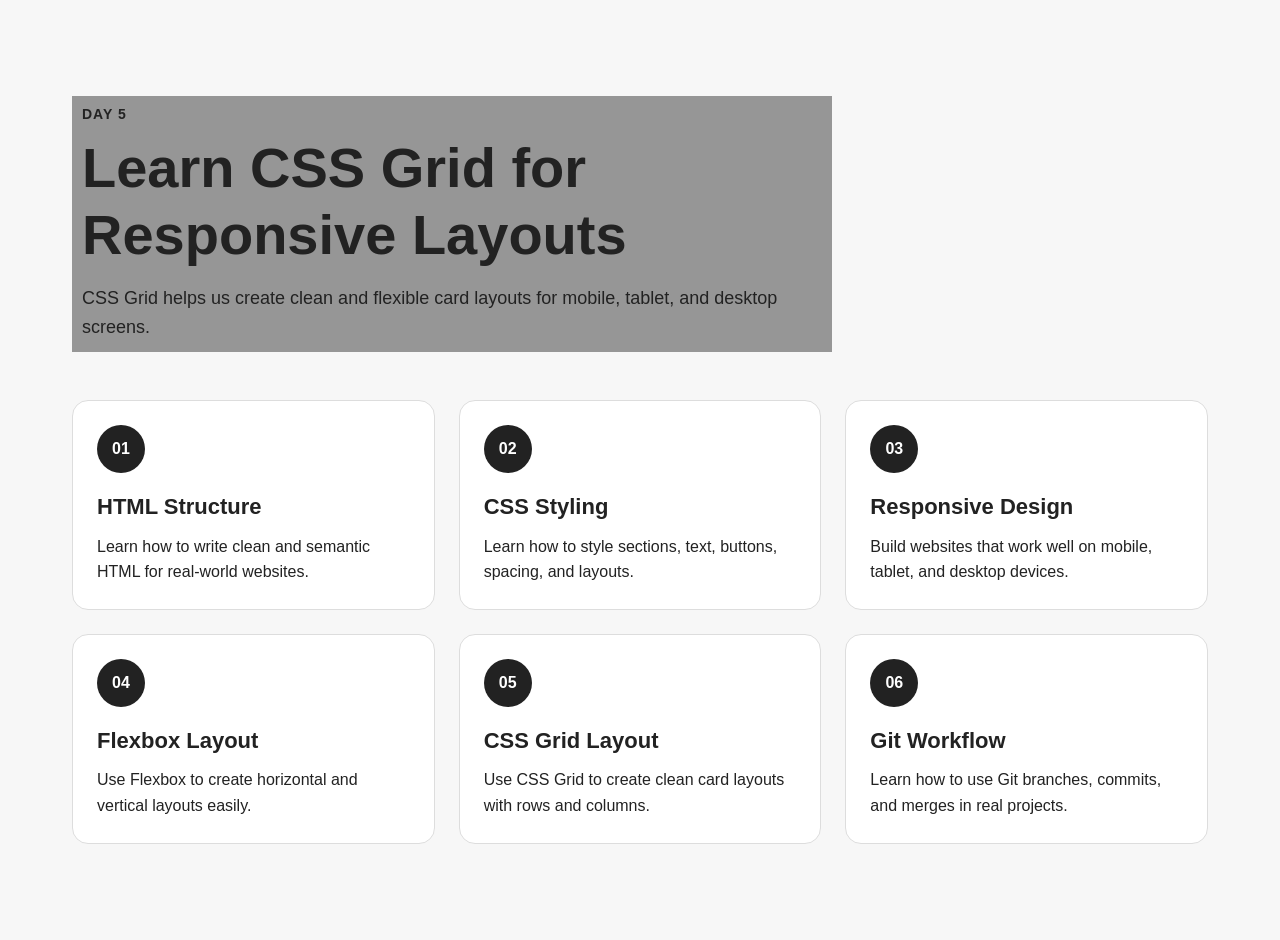
==== Day 5/index.html @ 510a07b5 "Practice CSS Grid responsive layout" ====
<!DOCTYPE html>
<html lang="en">
<head>
    <meta charset="UTF-8">
    <meta name="viewport" content="width=device-width, initial-scale=1.0">
    <link rel="stylesheet" href="css/style.css">
    <title>Day 5 - CSS Grid</title>
</head>
<body>
    <section class="courses-section section-padding">
        <div class="container">
            <div class="courses-section__header">
                <p class="courses-section__label">Day 5</p>
                <h1 class="courses-section__title">
                    Learn CSS Grid for Responsive Layouts
                </h1>
                <p class="courses-section__text">
                    CSS Grid helps us create clean and flexible card layouts for mobile, tablet, and desktop screens.
                </p>
            </div>
            <div class="courses-section__grid">
                <!-- 1 -->
                <article class="course-card">
                    <div class="course-card__number">01</div>
                    <h2 class="course-card__title">HTML Structure</h2>
                    <p class="course-card__text">
                        Learn how to write clean and semantic HTML for real-world websites.
                    </p>
                </article>
                <!-- 2 -->
                <article class="course-card">
                    <div class="course-card__number">02</div>
                    <h2 class="course-card__title">CSS Styling</h2>
                    <p class="course-card__text">
                        Learn how to style sections, text, buttons, spacing, and layouts.
                    </p>
                </article>
                <!-- 3 -->
                <article class="course-card">
                    <div class="course-card__number">03</div>
                    <h2 class="course-card__title">Responsive Design</h2>
                    <p class="course-card__text">
                        Build websites that work well on mobile, tablet, and desktop devices.
                    </p>
                </article>
                <!-- 4 -->
                <article class="course-card">
                    <div class="course-card__number">04</div>
                    <h2 class="course-card__title">Flexbox Layout</h2>
                    <p class="course-card__text">
                        Use Flexbox to create horizontal and vertical layouts easily.
                    </p>
                </article>
                <!-- 5 -->
                <article class="course-card">
                    <div class="course-card__number">05</div>
                    <h2 class="course-card__title">CSS Grid Layout</h2>
                    <p class="course-card__text">
                        Use CSS Grid to create clean card layouts with rows and columns.
                    </p>
                </article>
                <!-- 6 -->
                <article class="course-card">
                    <div class="course-card__number">06</div>
                    <h2 class="course-card__title">Git Workflow</h2>
                    <p class="course-card__text">
                        Learn how to use Git branches, commits, and merges in real projects.
                    </p>
                </article>
            </div>
        </div>
    </section>
</body>
</html>
---- Day 5/css/style.css ----
*,
    *::before,
    *::after {
    box-sizing: border-box;
    margin: 0;
    padding: 0;
    }

    body {
    font-family: Arial, Helvetica, sans-serif;
    color: #222;
    background-color: #fff;
    }

    a {
    color: inherit;
    }

    /* =========================
    Container
    ========================= */
    .container {
    width: 100%;
    max-width: 1200px;
    margin: 0 auto;
    padding: 0 16px;
    }

    /* =========================
    Section spacing
    ========================= */
    .section-padding {
    padding: 48px 0;
    }

.courses-section {
    background-color: #f7f7f7;
}
.courses-section__header {
    max-width: 760px;
    margin-bottom: 32px;
    background-color: #969696;
    padding: 10px;
}
.courses-section__label {
    margin-bottom: 12px;
    font-size: 14px;
    font-weight: 700;
    text-transform: uppercase;
    letter-spacing: 1px;
}
.courses-section__title {
    margin-bottom: 16px;
    font-size: 32px;
    line-height: 1.2;
}
.courses-section__text {
    font-size: 16px;
    line-height: 1.6;
}
.courses-section__grid {
    display: grid;
    grid-template-columns: 1fr;
    gap: 24px;
}
.course-card {
    padding: 24px;
    border: 1px solid #ddd;
    border-radius: 16px;
    background-color: #fff;
}
.course-card__number {
    display: inline-flex;
    align-items: center;
    justify-content: center;
    width: 48px;
    height: 48px;
    margin-bottom: 20px;
    border-radius: 50%;
    background-color: #222;
    color: #fff;
    font-size: 16px;
    font-weight: 700;
}
.course-card__title {
    margin-bottom: 12px;
    font-size: 22px;
    line-height: 1.3;
}

.course-card__text {
    font-size: 16px;
    line-height: 1.6;
}
@media (min-width: 768px) {
    .container {
        padding: 0 24px;
    }

    .section-padding {
        padding: 72px 0;
    }

    .courses-section__header {
        margin-bottom: 40px;
    }

    .courses-section__title {
        font-size: 44px;
    }

    .courses-section__text {
        font-size: 18px;
    }

    .courses-section__grid {
        grid-template-columns: repeat(2, 1fr);
    }
}
@media (min-width: 1024px) {
    .container {
        padding: 0 32px;
    }

    .section-padding {
        padding: 96px 0;
    }

    .courses-section__header {
        margin-bottom: 48px;
    }

    .courses-section__title {
        font-size: 56px;
    }

    .courses-section__grid {
        grid-template-columns: repeat(3, 1fr);
    }
}
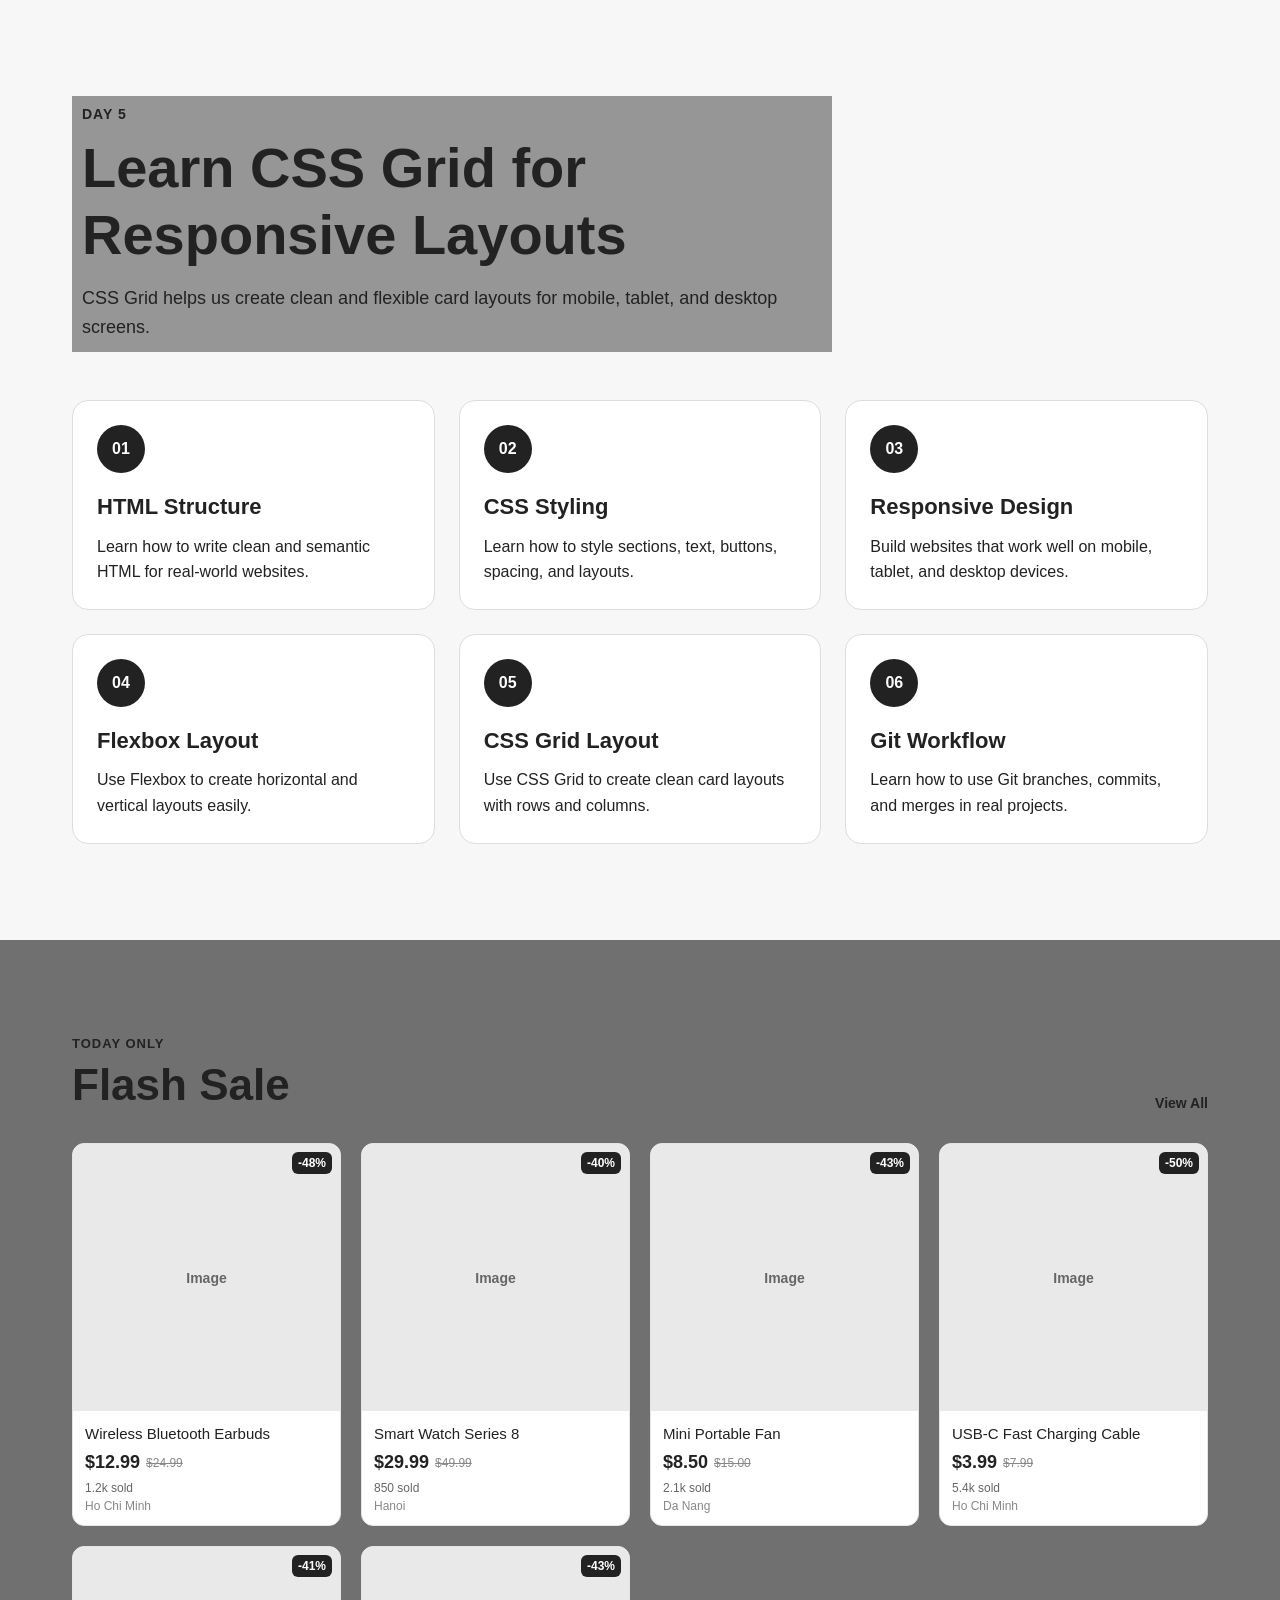
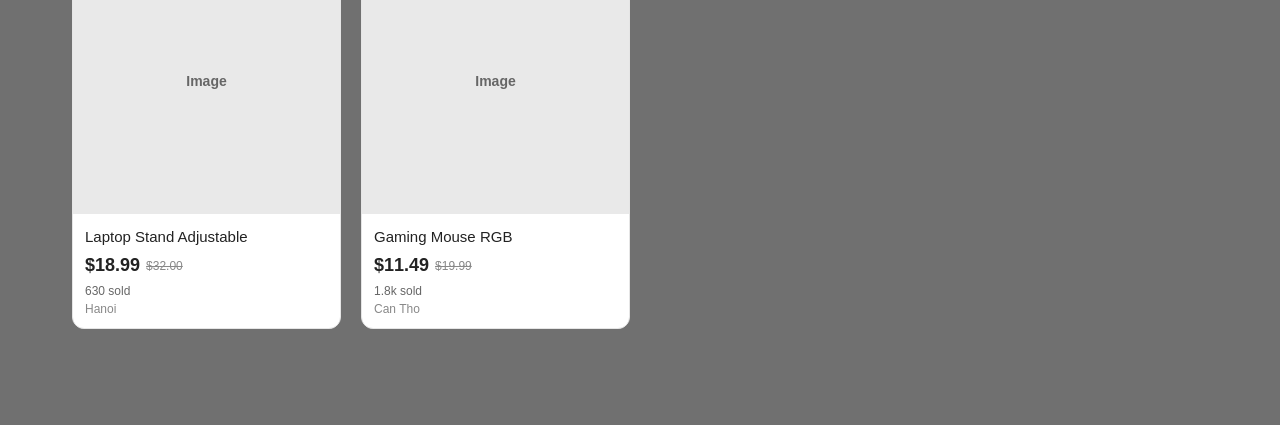
==== commit 742d4117: "Add ecommerce flash sale grid styles" ====
--- a/Day 5/index.html
+++ b/Day 5/index.html
@@ -70,5 +70,133 @@
             </div>
         </div>
     </section>
+    
+    <section class="flash-sale section-padding">
+        <div class="container">
+            <div class="flash-sale__header">
+                <div>
+                    <p class="flash-sale__label">Today Only</p>
+                    <h1 class="flash-sale__title">Flash Sale</h1>
+                </div>
+                <a href="#" class="flash-sale__link">View All</a>
+            </div>
+
+            <div class="flash-sale__grid">
+                <article class="product-card">
+                    <div class="product-card__image">
+                    <span class="product-card__discount">-48%</span>
+                    <div class="product-card__placeholder">Image</div>
+                    </div>
+
+                    <div class="product-card__content">
+                    <h2 class="product-card__title">Wireless Bluetooth Earbuds</h2>
+
+                    <div class="product-card__price-row">
+                        <span class="product-card__price">$12.99</span>
+                        <span class="product-card__old-price">$24.99</span>
+                    </div>
+
+                    <p class="product-card__sold">1.2k sold</p>
+                    <p class="product-card__location">Ho Chi Minh</p>
+                    </div>
+                </article>
+
+                <article class="product-card">
+                    <div class="product-card__image">
+                    <span class="product-card__discount">-40%</span>
+                    <div class="product-card__placeholder">Image</div>
+                    </div>
+
+                    <div class="product-card__content">
+                    <h2 class="product-card__title">Smart Watch Series 8</h2>
+
+                    <div class="product-card__price-row">
+                        <span class="product-card__price">$29.99</span>
+                        <span class="product-card__old-price">$49.99</span>
+                    </div>
+
+                    <p class="product-card__sold">850 sold</p>
+                    <p class="product-card__location">Hanoi</p>
+                    </div>
+                </article>
+
+                <article class="product-card">
+                    <div class="product-card__image">
+                    <span class="product-card__discount">-43%</span>
+                    <div class="product-card__placeholder">Image</div>
+                    </div>
+
+                    <div class="product-card__content">
+                    <h2 class="product-card__title">Mini Portable Fan</h2>
+
+                    <div class="product-card__price-row">
+                        <span class="product-card__price">$8.50</span>
+                        <span class="product-card__old-price">$15.00</span>
+                    </div>
+
+                    <p class="product-card__sold">2.1k sold</p>
+                    <p class="product-card__location">Da Nang</p>
+                    </div>
+                </article>
+
+                <article class="product-card">
+                    <div class="product-card__image">
+                    <span class="product-card__discount">-50%</span>
+                    <div class="product-card__placeholder">Image</div>
+                    </div>
+
+                    <div class="product-card__content">
+                    <h2 class="product-card__title">USB-C Fast Charging Cable</h2>
+
+                    <div class="product-card__price-row">
+                        <span class="product-card__price">$3.99</span>
+                        <span class="product-card__old-price">$7.99</span>
+                    </div>
+
+                    <p class="product-card__sold">5.4k sold</p>
+                    <p class="product-card__location">Ho Chi Minh</p>
+                    </div>
+                </article>
+
+                <article class="product-card">
+                    <div class="product-card__image">
+                    <span class="product-card__discount">-41%</span>
+                    <div class="product-card__placeholder">Image</div>
+                    </div>
+
+                    <div class="product-card__content">
+                    <h2 class="product-card__title">Laptop Stand Adjustable</h2>
+
+                    <div class="product-card__price-row">
+                        <span class="product-card__price">$18.99</span>
+                        <span class="product-card__old-price">$32.00</span>
+                    </div>
+
+                    <p class="product-card__sold">630 sold</p>
+                    <p class="product-card__location">Hanoi</p>
+                    </div>
+                </article>
+
+                <article class="product-card">
+                    <div class="product-card__image">
+                    <span class="product-card__discount">-43%</span>
+                    <div class="product-card__placeholder">Image</div>
+                    </div>
+
+                    <div class="product-card__content">
+                    <h2 class="product-card__title">Gaming Mouse RGB</h2>
+
+                    <div class="product-card__price-row">
+                        <span class="product-card__price">$11.49</span>
+                        <span class="product-card__old-price">$19.99</span>
+                    </div>
+
+                    <p class="product-card__sold">1.8k sold</p>
+                    <p class="product-card__location">Can Tho</p>
+                    </div>
+                </article>
+            </div>
+        </div>
+    </section>
 </body>
 </html>
--- a/Day 5/css/style.css
+++ b/Day 5/css/style.css
@@ -92,6 +92,112 @@
     font-size: 16px;
     line-height: 1.6;
 }
+.flash-sale {
+    background-color: #707070;
+}
+.flash-sale__header {
+    display: flex;
+    align-items: flex-end;
+    justify-content: space-between;
+    gap: 16px;
+    margin-bottom: 24px;
+}
+.flash-sale__label {
+    margin-bottom: 8px;
+    font-size: 13px;
+    font-weight: 700;
+    text-transform: uppercase;
+    letter-spacing: 1px;
+}
+.flash-sale__title {
+    font-size: 28px;
+    line-height: 1.2;
+}
+.flash-sale__link {
+    font-size: 14px;
+    font-weight: 700;
+    text-decoration: none;
+}
+.flash-sale__grid {
+    display: grid;
+    grid-template-columns: repeat(2, 1fr);
+    gap: 12px;
+}
+.product-card {
+    overflow: hidden;
+    border-radius: 12px;
+    background-color: #fff;
+    border: 1px solid #e5e5e5;
+}
+.product-card__image {
+    position: relative;
+    background-color: #e9e9e9;
+}
+.product-card__placeholder {
+    display: flex;
+    align-items: center;
+    justify-content: center;
+    aspect-ratio: 1 / 1;
+    font-size: 14px;
+    font-weight: 700;
+    color: #666;
+}
+.product-card__discount {
+    position: absolute;
+    top: 8px;
+    right: 8px;
+    z-index: 1;
+
+    padding: 4px 6px;
+    border-radius: 6px;
+
+    background-color: #222;
+    color: #fff;
+
+    font-size: 12px;
+    font-weight: 700;
+}
+.product-card__content {
+    padding: 10px;
+}
+
+.product-card__title {
+    margin-bottom: 8px;
+    font-size: 14px;
+    line-height: 1.4;
+    font-weight: 500;
+    overflow: hidden;
+}
+
+.product-card__price-row {
+    display: flex;
+    align-items: center;
+    gap: 6px;
+    flex-wrap: wrap;
+    margin-bottom: 8px;
+}
+
+.product-card__price {
+    font-size: 16px;
+    font-weight: 700;
+}
+
+.product-card__old-price {
+    font-size: 12px;
+    color: #888;
+    text-decoration: line-through;
+}
+.product-card__sold {
+    margin-bottom: 4px;
+    font-size: 12px;
+    color: #666;
+}
+
+.product-card__location {
+    font-size: 12px;
+    color: #888;
+}
+
 @media (min-width: 768px) {
     .container {
         padding: 0 24px;
@@ -116,6 +222,27 @@
     .courses-section__grid {
         grid-template-columns: repeat(2, 1fr);
     }
+    .flash-sale__header {
+        margin-bottom: 32px;
+    }
+    .flash-sale__title {
+        font-size: 36px;
+    }
+    .flash-sale__grid {
+        grid-template-columns: repeat(3, 1fr);
+        gap: 16px;
+    }
+    .product-card__content {
+        padding: 12px;
+    }
+
+    .product-card__title {
+        font-size: 15px;
+    }
+
+    .product-card__price {
+        font-size: 18px;
+    }
 }
 @media (min-width: 1024px) {
     .container {
@@ -137,4 +264,23 @@
     .courses-section__grid {
         grid-template-columns: repeat(3, 1fr);
     }
+    .flash-sale__title {
+        font-size: 44px;
+    }
+    .flash-sale__grid {
+        grid-template-columns: repeat(4, 1fr);
+        gap: 20px;
+    }
+    .product-card {
+        transition: transform 0.2s ease, box-shadow 0.2s ease;
+    }
+}
+
+/* =========================
+    Large Desktop: >= 1440px
+========================= */
+@media (min-width: 1440px) {
+    .flash-sale__grid {
+        grid-template-columns: repeat(5, 1fr);
+    }
 }
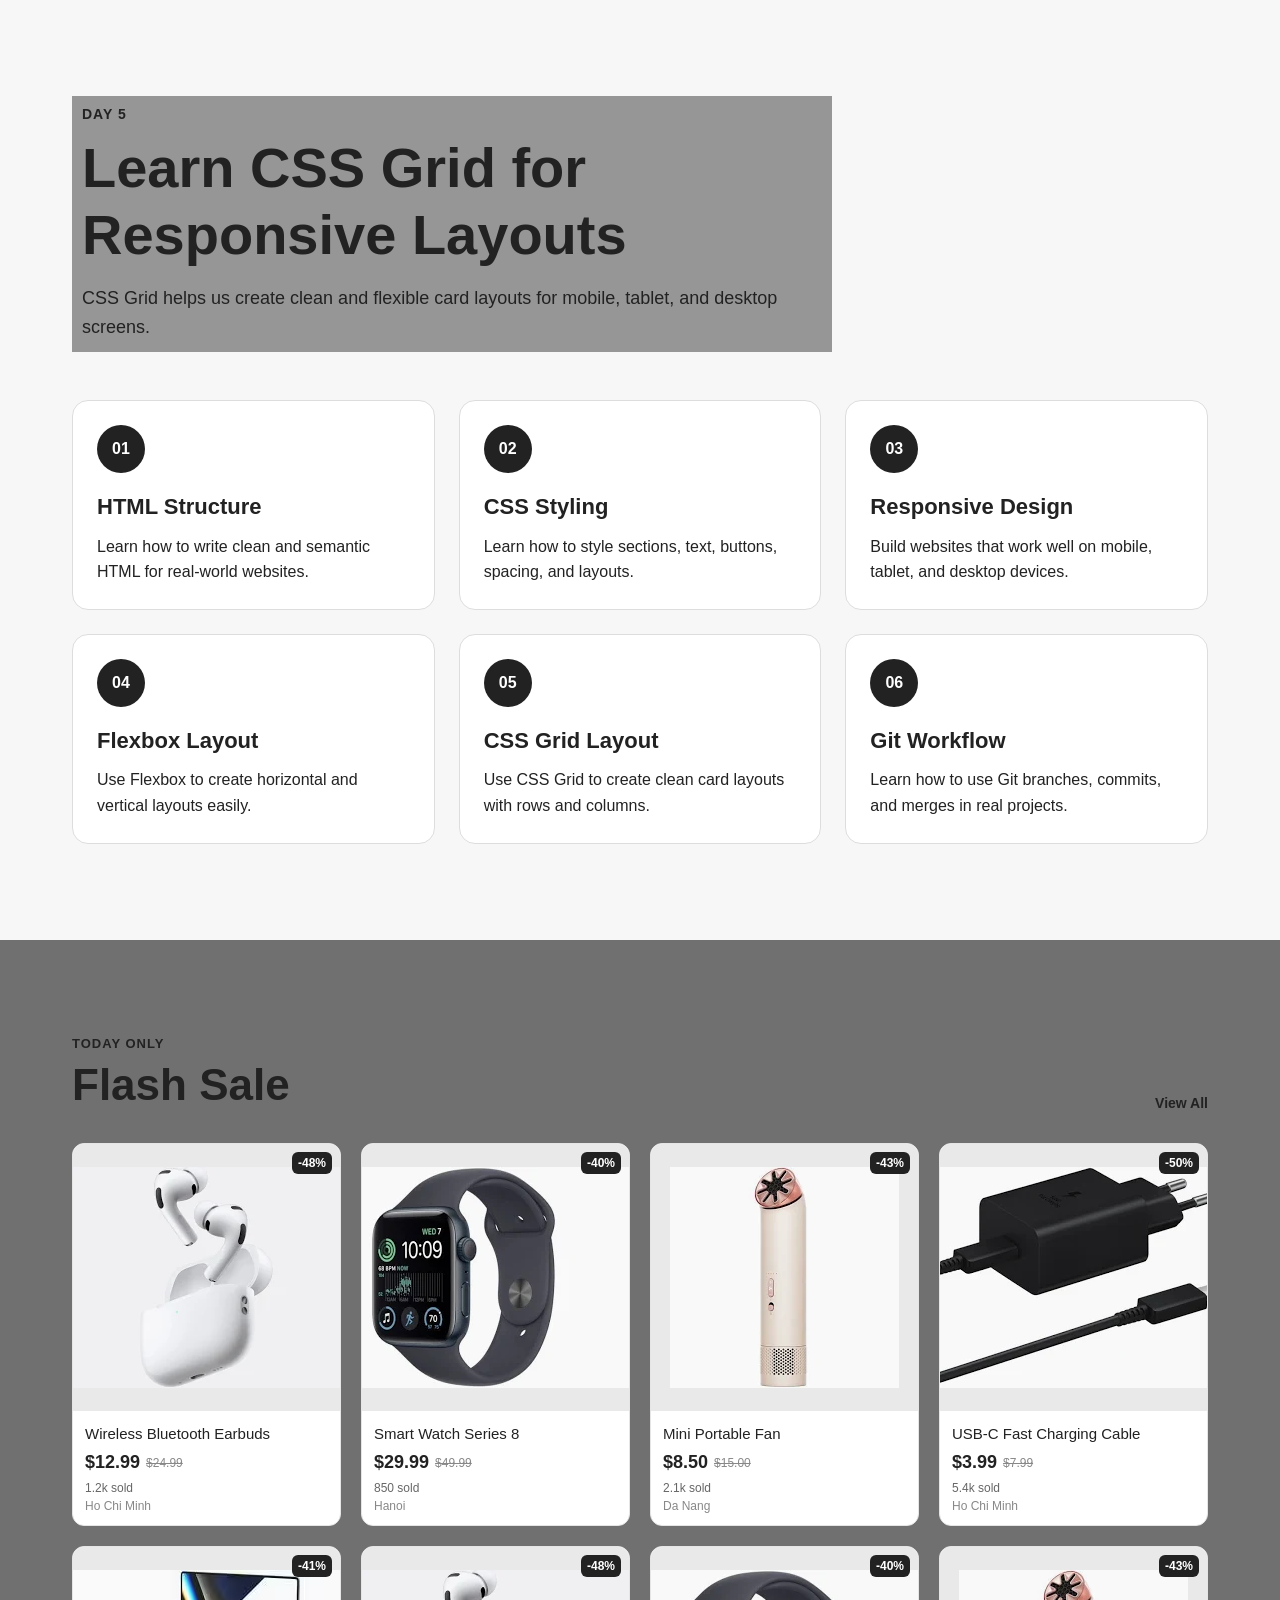
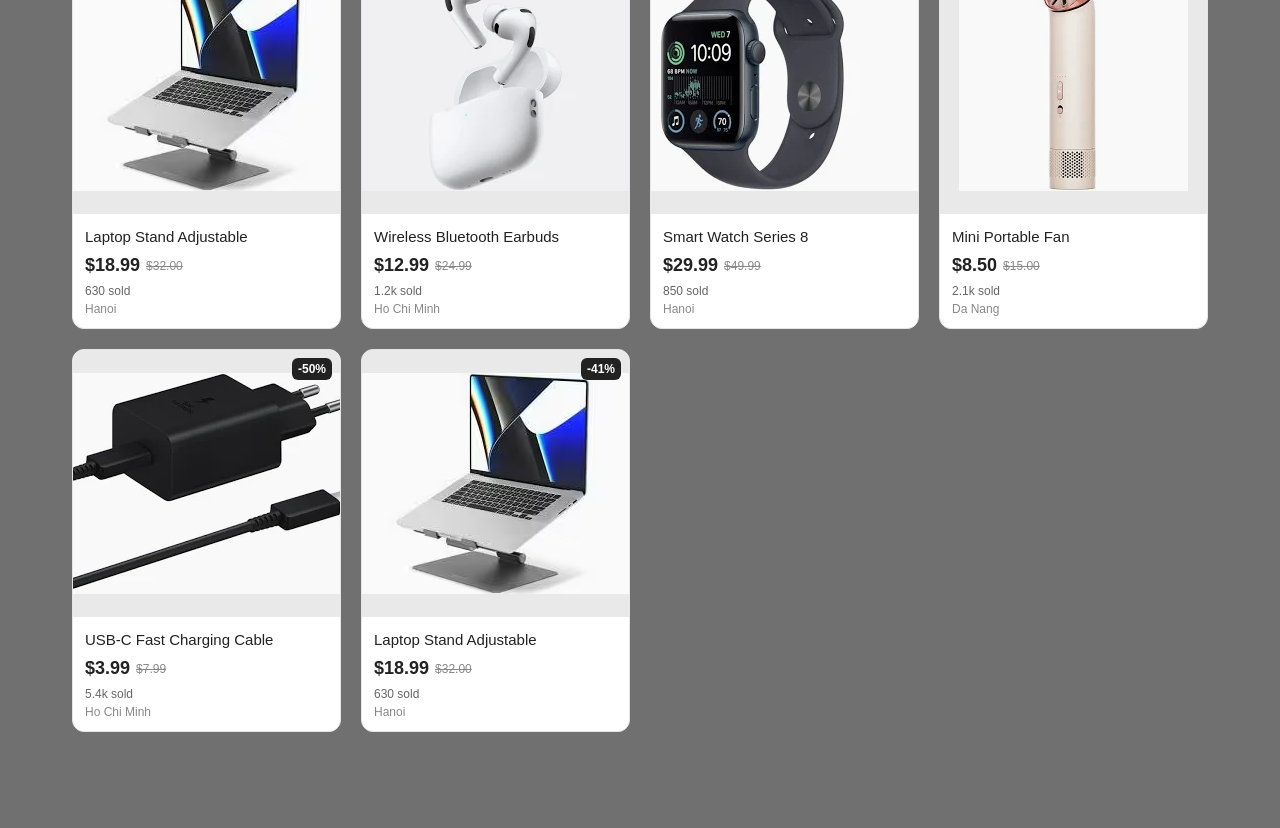
==== commit 7302dc0f: "Change the actual images of the demo products." ====
--- a/Day 5/index.html
+++ b/Day 5/index.html
@@ -82,10 +82,13 @@
             </div>
 
             <div class="flash-sale__grid">
+                <!-- 1 -->
                 <article class="product-card">
                     <div class="product-card__image">
                     <span class="product-card__discount">-48%</span>
-                    <div class="product-card__placeholder">Image</div>
+                    <div class="product-card__placeholder">
+                        <img src="[data-uri]" alt="">
+                    </div>
                     </div>
 
                     <div class="product-card__content">
@@ -100,11 +103,11 @@
                     <p class="product-card__location">Ho Chi Minh</p>
                     </div>
                 </article>
-
+                <!-- 2 -->
                 <article class="product-card">
                     <div class="product-card__image">
                     <span class="product-card__discount">-40%</span>
-                    <div class="product-card__placeholder">Image</div>
+                    <div class="product-card__placeholder"><img src="[data-uri]" alt=""></div>
                     </div>
 
                     <div class="product-card__content">
@@ -119,11 +122,11 @@
                     <p class="product-card__location">Hanoi</p>
                     </div>
                 </article>
-
+                <!-- 3 -->
                 <article class="product-card">
                     <div class="product-card__image">
                     <span class="product-card__discount">-43%</span>
-                    <div class="product-card__placeholder">Image</div>
+                    <div class="product-card__placeholder"><img src="[data-uri]" alt=""></div>
                     </div>
 
                     <div class="product-card__content">
@@ -138,11 +141,11 @@
                     <p class="product-card__location">Da Nang</p>
                     </div>
                 </article>
-
+                <!-- 4 -->
                 <article class="product-card">
                     <div class="product-card__image">
                     <span class="product-card__discount">-50%</span>
-                    <div class="product-card__placeholder">Image</div>
+                    <div class="product-card__placeholder"><img src="[data-uri]" alt=""></div>
                     </div>
 
                     <div class="product-card__content">
@@ -157,11 +160,11 @@
                     <p class="product-card__location">Ho Chi Minh</p>
                     </div>
                 </article>
-
+                <!-- 5 -->
                 <article class="product-card">
                     <div class="product-card__image">
                     <span class="product-card__discount">-41%</span>
-                    <div class="product-card__placeholder">Image</div>
+                    <div class="product-card__placeholder"><img src="[data-uri]" alt=""></div>
                     </div>
 
                     <div class="product-card__content">
@@ -176,23 +179,101 @@
                     <p class="product-card__location">Hanoi</p>
                     </div>
                 </article>
-
+                <!-- 6 -->
+                <article class="product-card">
+                    <div class="product-card__image">
+                    <span class="product-card__discount">-48%</span>
+                    <div class="product-card__placeholder">
+                        <img src="[data-uri]" alt="">
+                    </div>
+                    </div>
+
+                    <div class="product-card__content">
+                    <h2 class="product-card__title">Wireless Bluetooth Earbuds</h2>
+
+                    <div class="product-card__price-row">
+                        <span class="product-card__price">$12.99</span>
+                        <span class="product-card__old-price">$24.99</span>
+                    </div>
+
+                    <p class="product-card__sold">1.2k sold</p>
+                    <p class="product-card__location">Ho Chi Minh</p>
+                    </div>
+                </article>
+                <!-- 7 -->
+                <article class="product-card">
+                    <div class="product-card__image">
+                    <span class="product-card__discount">-40%</span>
+                    <div class="product-card__placeholder"><img src="[data-uri]" alt=""></div>
+                    </div>
+
+                    <div class="product-card__content">
+                    <h2 class="product-card__title">Smart Watch Series 8</h2>
+
+                    <div class="product-card__price-row">
+                        <span class="product-card__price">$29.99</span>
+                        <span class="product-card__old-price">$49.99</span>
+                    </div>
+
+                    <p class="product-card__sold">850 sold</p>
+                    <p class="product-card__location">Hanoi</p>
+                    </div>
+                </article>
+                <!-- 8 -->
                 <article class="product-card">
                     <div class="product-card__image">
                     <span class="product-card__discount">-43%</span>
-                    <div class="product-card__placeholder">Image</div>
-                    </div>
-
-                    <div class="product-card__content">
-                    <h2 class="product-card__title">Gaming Mouse RGB</h2>
-
-                    <div class="product-card__price-row">
-                        <span class="product-card__price">$11.49</span>
-                        <span class="product-card__old-price">$19.99</span>
-                    </div>
-
-                    <p class="product-card__sold">1.8k sold</p>
-                    <p class="product-card__location">Can Tho</p>
+                    <div class="product-card__placeholder"><img src="[data-uri]" alt=""></div>
+                    </div>
+
+                    <div class="product-card__content">
+                    <h2 class="product-card__title">Mini Portable Fan</h2>
+
+                    <div class="product-card__price-row">
+                        <span class="product-card__price">$8.50</span>
+                        <span class="product-card__old-price">$15.00</span>
+                    </div>
+
+                    <p class="product-card__sold">2.1k sold</p>
+                    <p class="product-card__location">Da Nang</p>
+                    </div>
+                </article>
+                <!-- 9 -->
+                <article class="product-card">
+                    <div class="product-card__image">
+                    <span class="product-card__discount">-50%</span>
+                    <div class="product-card__placeholder"><img src="[data-uri]" alt=""></div>
+                    </div>
+
+                    <div class="product-card__content">
+                    <h2 class="product-card__title">USB-C Fast Charging Cable</h2>
+
+                    <div class="product-card__price-row">
+                        <span class="product-card__price">$3.99</span>
+                        <span class="product-card__old-price">$7.99</span>
+                    </div>
+
+                    <p class="product-card__sold">5.4k sold</p>
+                    <p class="product-card__location">Ho Chi Minh</p>
+                    </div>
+                </article>
+                <!-- 10 -->
+                <article class="product-card">
+                    <div class="product-card__image">
+                    <span class="product-card__discount">-41%</span>
+                    <div class="product-card__placeholder"><img src="[data-uri]" alt=""></div>
+                    </div>
+
+                    <div class="product-card__content">
+                    <h2 class="product-card__title">Laptop Stand Adjustable</h2>
+
+                    <div class="product-card__price-row">
+                        <span class="product-card__price">$18.99</span>
+                        <span class="product-card__old-price">$32.00</span>
+                    </div>
+
+                    <p class="product-card__sold">630 sold</p>
+                    <p class="product-card__location">Hanoi</p>
                     </div>
                 </article>
             </div>
